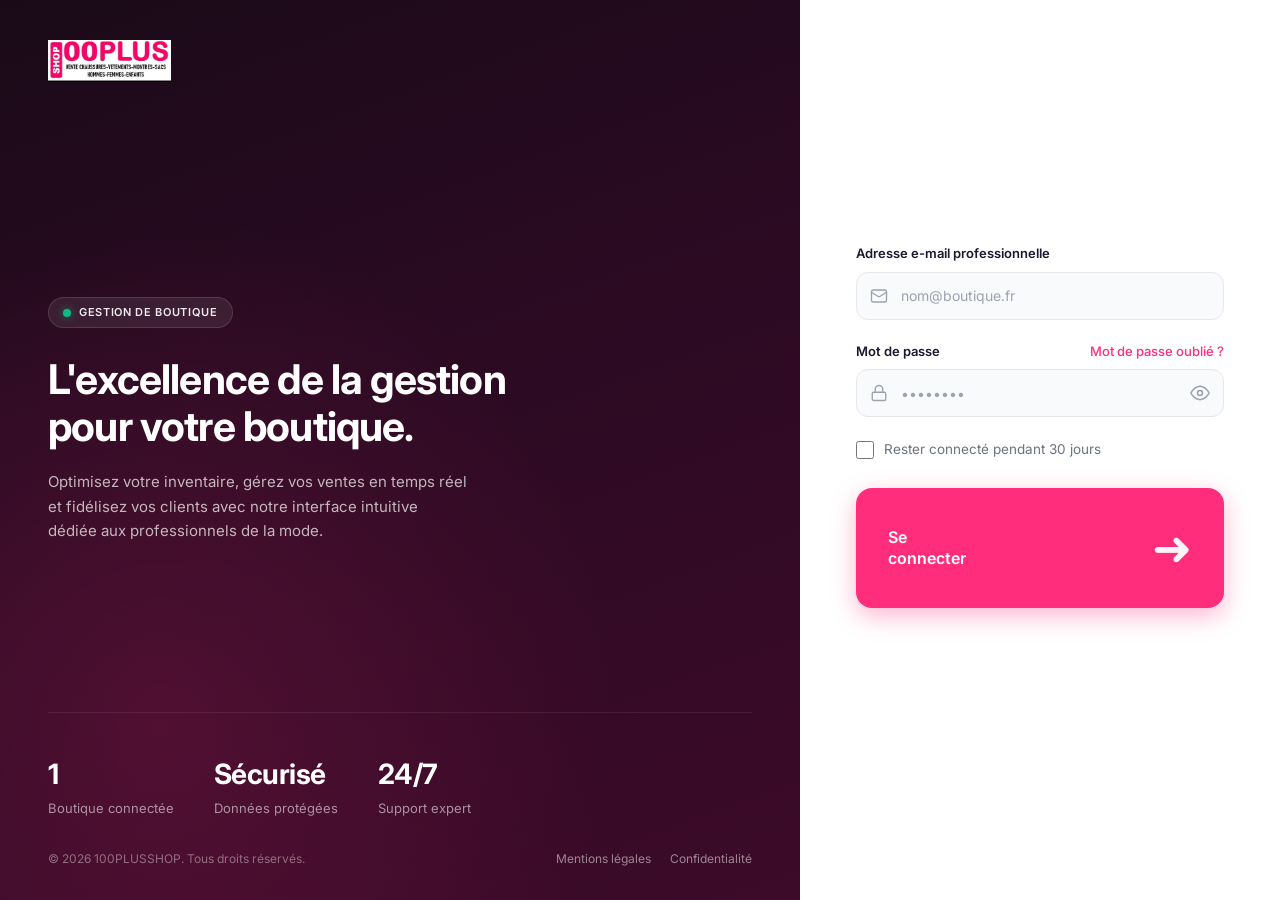
==== app.html @ 765895ab "prepa prod" ====
<!DOCTYPE html>
<html lang="fr">
<head>
  <meta charset="UTF-8" />
  <meta name="viewport" content="width=device-width, initial-scale=1.0, viewport-fit=cover" />
  <title>100PLUSSHOP — Application</title>
  <meta name="theme-color" content="#FF2D7B" />
  <meta name="mobile-web-app-capable" content="yes" />
  <meta name="apple-mobile-web-app-capable" content="yes" />
  <meta name="apple-mobile-web-app-status-bar-style" content="black-translucent" />
  <meta name="apple-mobile-web-app-title" content="100PLUSSHOP" />
  <link rel="manifest" href="manifest.webmanifest" />
  <link rel="icon" type="image/png" sizes="192x192" href="icons/icon-192.png" />
  <link rel="apple-touch-icon" href="icons/icon-192.png" />

  <link rel="stylesheet" href="css/app.css" />
  <link href="https://fonts.googleapis.com/css2?family=Inter:wght@400;500;600;700;800&display=swap" rel="stylesheet">
</head>
<body>
  <div class="sidebar-overlay" id="sidebarOverlay" aria-hidden="true"></div>
  <div class="app-layout">
    <aside class="sidebar" id="sidebar">
      <div class="sidebar-brand">
        <span class="brand-badge">100+</span>
        <span class="brand-name">100PLUSSHOP</span>
        <button type="button" class="sidebar-close" id="btnCloseSidebar" aria-label="Fermer le menu">
          <svg width="20" height="20" viewBox="0 0 24 24" fill="none" stroke="currentColor" stroke-width="2"><path d="M18 6L6 18M6 6l12 12"/></svg>
        </button>
      </div>
      <nav class="sidebar-nav">
        <a href="#" class="nav-item active" data-page="dashboard">
          <span class="nav-icon"><svg viewBox="0 0 24 24" fill="none" stroke="currentColor" stroke-width="2"><rect x="3" y="3" width="7" height="7" rx="1"/><rect x="14" y="3" width="7" height="7" rx="1"/><rect x="3" y="14" width="7" height="7" rx="1"/><rect x="14" y="14" width="7" height="7" rx="1"/></svg></span>
          Tableau de bord
        </a>
        <a href="#" class="nav-item" data-page="produits">
          <span class="nav-icon"><svg viewBox="0 0 24 24" fill="none" stroke="currentColor" stroke-width="2"><path d="M21 16V8a2 2 0 0 0-1-1.73l-7-4a2 2 0 0 0-2 0l-7 4A2 2 0 0 0 3 8v8a2 2 0 0 0 1 1.73l7 4a2 2 0 0 0 2 0l7-4A2 2 0 0 0 21 16z"/><path d="M3.27 6.96L12 12.01l8.73-5.05M12 22.08V12"/></svg></span>
          Produits
        </a>
        <a href="#" class="nav-item" data-page="pos">
          <span class="nav-icon"><svg viewBox="0 0 24 24" fill="none" stroke="currentColor" stroke-width="2"><circle cx="9" cy="21" r="1"/><circle cx="20" cy="21" r="1"/><path d="M1 1h4l2.68 13.39a2 2 0 0 0 2 1.61h9.72a2 2 0 0 0 2-1.61L23 6H6"/></svg></span>
          Point de vente
        </a>
        <a href="#" class="nav-item" data-page="ventes">
          <span class="nav-icon"><svg viewBox="0 0 24 24" fill="none" stroke="currentColor" stroke-width="2"><path d="M3 3v18h18"/><path d="M7 16l4-8 4 4 5-7"/></svg></span>
          Historique des ventes
        </a>
        <a href="#" class="nav-item" data-page="clients">
          <span class="nav-icon"><svg viewBox="0 0 24 24" fill="none" stroke="currentColor" stroke-width="2"><path d="M17 21v-2a4 4 0 0 0-4-4H5a4 4 0 0 0-4 4v2"/><circle cx="9" cy="7" r="4"/><path d="M23 21v-2a4 4 0 0 0-3-3.87M16 3.13a4 4 0 0 1 0 7.75"/></svg></span>
          Clients
        </a>
        <a href="#" class="nav-item" data-page="stocks">
          <span class="nav-icon"><svg viewBox="0 0 24 24" fill="none" stroke="currentColor" stroke-width="2"><path d="M21 8a2 2 0 0 0-1-1.73l-7-4a2 2 0 0 0-2 0l-7 4A2 2 0 0 0 3 8v8a2 2 0 0 0 1 1.73l7 4a2 2 0 0 0 2 0l7-4A2 2 0 0 0 21 16z"/></svg></span>
          Stocks
        </a>
        <a href="#" class="nav-item" data-page="factures">
          <span class="nav-icon"><svg viewBox="0 0 24 24" fill="none" stroke="currentColor" stroke-width="2"><path d="M14 2H6a2 2 0 0 0-2 2v16a2 2 0 0 0 2 2h12a2 2 0 0 0 2-2V8z"/><path d="M14 2v6h6M16 13H8M16 17H8M10 9H8"/></svg></span>
          Factures
        </a>
        <a href="#" class="nav-item" data-page="depenses">
          <span class="nav-icon"><svg viewBox="0 0 24 24" fill="none" stroke="currentColor" stroke-width="2"><path d="M12 1v22M17 5H9.5a3.5 3.5 0 0 0 0 7h5a3.5 3.5 0 0 1 0 7H6"/></svg></span>
          Dépenses
        </a>
        <a href="#" class="nav-item" data-page="rapports">
          <span class="nav-icon"><svg viewBox="0 0 24 24" fill="none" stroke="currentColor" stroke-width="2"><path d="M18 20V10M12 20V4M6 20v-6"/></svg></span>
          Rapports
        </a>
        <a href="#" class="nav-item" data-page="fournisseurs">
          <span class="nav-icon"><svg viewBox="0 0 24 24" fill="none" stroke="currentColor" stroke-width="2"><path d="M3 9l9-7 9 7v11a2 2 0 0 1-2 2H5a2 2 0 0 1-2-2z"/><path d="M9 22V12h6v10"/></svg></span>
          Fournisseurs
        </a>
        <a href="#" class="nav-item" data-page="achats">
          <span class="nav-icon"><svg viewBox="0 0 24 24" fill="none" stroke="currentColor" stroke-width="2"><path d="M21 16V8a2 2 0 0 0-1-1.73l-7-4a2 2 0 0 0-2 0l-7 4A2 2 0 0 0 3 8v8a2 2 0 0 0 1 1.73l7 4a2 2 0 0 0 2 0l7-4A2 2 0 0 0 21 16z"/></svg></span>
          Achats
        </a>
        <a href="#" class="nav-item" data-page="promotions">
          <span class="nav-icon"><svg viewBox="0 0 24 24" fill="none" stroke="currentColor" stroke-width="2"><path d="M20.59 13.41l-7.17 7.17a2 2 0 0 1-2.83 0L2 12V2h10l8.59 8.59a2 2 0 0 1 0 2.82z"/><line x1="7" y1="7" x2="7.01" y2="7"/></svg></span>
          Promotions
        </a>
      </nav>
      <div class="sidebar-footer">
        <a href="#" class="nav-item" data-page="utilisateurs" id="navUsers">
          <span class="nav-icon"><svg viewBox="0 0 24 24" fill="none" stroke="currentColor" stroke-width="2"><circle cx="12" cy="12" r="3"/><path d="M12 1v2M12 21v2M4.22 4.22l1.42 1.42M18.36 18.36l1.42 1.42M1 12h2M21 12h2M4.22 19.78l1.42-1.42M18.36 5.64l1.42-1.42"/></svg></span>
          Utilisateurs
        </a>
        <a href="#" class="nav-item" data-page="journal">
          <span class="nav-icon">📋</span>
          <span class="nav-label">Journal</span>
        </a>
        <a href="#" class="nav-item" data-page="corbeille">
          <span class="nav-icon">🗑️</span>
          <span class="nav-label">Corbeille</span>
        </a>
        <a href="#" class="nav-item logout" id="btnLogout">
          <span class="nav-icon"><svg viewBox="0 0 24 24" fill="none" stroke="currentColor" stroke-width="2"><path d="M9 21H5a2 2 0 0 1-2-2V5a2 2 0 0 1 2-2h4M16 17l5-5-5-5M21 12H9"/></svg></span>
          Déconnexion
        </a>
      </div>
    </aside>
    <div class="main">
      <header class="topbar">
        <div class="topbar-left">
          <button type="button" class="menu-toggle" id="btnOpenSidebar" aria-label="Ouvrir le menu">
            <svg width="22" height="22" viewBox="0 0 24 24" fill="none" stroke="currentColor" stroke-width="2"><path d="M3 12h18M3 6h18M3 18h18"/></svg>
          </button>
          <div class="breadcrumb" id="breadcrumb">Tableau de bord</div>
        </div>
        <div class="topbar-right">
          
          <div class="user-chip" id="userChip">—</div>
        </div>
      </header>
      <main class="content" id="pageContent">
        <div class="loading-state">Chargement…</div>
      </main>
    </div>
  </div>
  <script src="js/api.js"></script>
  <script src="js/pagination.js"></script>
  <script src="js/pages/dashboard.js"></script>
  <script src="js/pages/produits.js"></script>
  <script src="js/pages/ventes.js"></script>
  <script src="js/pages/clients.js"></script>
  <script src="js/pages/stocks.js"></script>
  <script src="js/pages/factures.js"></script>
  <script src="js/pages/pos.js"></script>
  <script src="js/pages/depenses.js"></script>
  <script src="js/pages/rapports.js"></script>
  <script src="js/pages/fournisseurs.js"></script>
  <script src="js/pages/achats.js"></script>
  <script src="js/pages/promotions.js"></script>
  <script src="js/pages/utilisateurs.js"></script>
  <script src="js/pages/journal.js"></script>
  <script src="js/pages/corbeille.js"></script>
  <script src="js/app.js"></script>

  <script>
    if ('serviceWorker' in navigator) {
      window.addEventListener('load', function () {
        navigator.serviceWorker.register('./sw.js').then(function (reg) {
          console.log('[PWA] SW enregistré', reg.scope);
          reg.addEventListener('updatefound', function () {
            var nw = reg.installing;
            if (!nw) return;
            nw.addEventListener('statechange', function () {
              if (nw.state === 'installed' && navigator.serviceWorker.controller) {
                console.log('[PWA] Nouvelle version disponible — rechargez la page');
              }
            });
          });
        }).catch(function (err) {
          console.warn('[PWA] SW échec', err);
        });
      });
    }
  </script>
</body>
</html>
---- css/app.css ----
:root {
  --primary: #FF2D7B;
  --primary-hover: #E91E6B;
  --sidebar: #0D0D12;
  --bg: #F4F5F7;
  --card: #FFFFFF;
  --text: #1A1A2E;
  --muted: #6B7280;
  --border: #E5E7EB;
  --success: #10B981;
  --danger: #EF4444;
  --warning: #F59E0B;
  --radius: 12px;
  --font: 'Inter', system-ui, -apple-system, sans-serif;
  --sidebar-w: 220px;
  --topbar-h: 56px;
}

*, *::before, *::after { box-sizing: border-box; }

html {
  -webkit-text-size-adjust: 100%;
  height: 100%;
}

body {
  margin: 0;
  font-family: var(--font);
  background: var(--bg);
  color: var(--text);
  min-height: 100%;
  max-width: 100vw;
  overflow-x: hidden;
}

img, svg, video { max-width: 100%; height: auto; }

/* ===== Layout ===== */
.app-layout {
  display: flex;
  min-height: 100vh;
  min-height: 100dvh;
  width: 100%;
  max-width: 100vw;
}

.main {
  flex: 1;
  min-width: 0;
  display: flex;
  flex-direction: column;
  width: 100%;
}

.content {
  flex: 1;
  padding: 20px;
  overflow-y: auto;
  overflow-x: hidden;
  -webkit-overflow-scrolling: touch;
  width: 100%;
  max-width: 100%;
}

/* ===== Sidebar ===== */
.sidebar {
  width: var(--sidebar-w);
  background: var(--sidebar);
  color: #fff;
  display: flex;
  flex-direction: column;
  flex-shrink: 0;
  z-index: 100;
  transition: transform 0.25s ease, width 0.25s ease;
}

.sidebar-brand {
  display: flex;
  align-items: center;
  gap: 10px;
  padding: 16px 14px;
  border-bottom: 1px solid rgba(255,255,255,0.06);
  flex-shrink: 0;
}

.brand-badge {
  background: var(--primary);
  font-weight: 800;
  font-size: 12px;
  padding: 6px 8px;
  border-radius: 8px;
  flex-shrink: 0;
}

.brand-name {
  font-weight: 700;
  font-size: 13px;
  white-space: nowrap;
}

.sidebar-nav {
  flex: 1;
  padding: 10px 8px;
  display: flex;
  flex-direction: column;
  gap: 2px;
  overflow-y: auto;
  -webkit-overflow-scrolling: touch;
}

.nav-item {
  display: flex;
  align-items: center;
  gap: 10px;
  padding: 11px 12px;
  border-radius: 10px;
  color: rgba(255,255,255,0.7);
  text-decoration: none;
  font-size: 13px;
  font-weight: 500;
  transition: 0.15s;
  border: none;
  background: transparent;
  width: 100%;
  text-align: left;
  cursor: pointer;
}

.nav-item:hover { background: rgba(255,255,255,0.06); color: #fff; }
.nav-item.active { background: var(--primary); color: #fff; }
.nav-item.logout { color: #FF6B9D; }
.nav-hidden { display: none !important; }

.nav-icon {
  width: 20px;
  height: 20px;
  display: inline-flex;
  align-items: center;
  justify-content: center;
  flex-shrink: 0;
}
.nav-icon svg { width: 18px; height: 18px; display: block; }

.sidebar-footer {
  padding: 8px;
  border-top: 1px solid rgba(255,255,255,0.06);
  flex-shrink: 0;
}

.sidebar-close {
  display: none;
  margin-left: auto;
  background: transparent;
  border: none;
  color: rgba(255,255,255,0.75);
  cursor: pointer;
  padding: 6px;
  border-radius: 6px;
}
.sidebar-close:hover { color: #fff; background: rgba(255,255,255,0.08); }

.sidebar-overlay {
  display: none;
  position: fixed;
  inset: 0;
  background: rgba(0,0,0,0.45);
  z-index: 99;
}

.sidebar-overlay.visible {
  display: block;
}

/* PC collapsed */
body.sidebar-collapsed .sidebar {
  width: 0;
  min-width: 0;
  overflow: hidden;
  opacity: 0;
  pointer-events: none;
}

/* ===== Topbar ===== */
.topbar {
  height: var(--topbar-h);
  background: #fff;
  border-bottom: 1px solid var(--border);
  display: flex;
  align-items: center;
  justify-content: space-between;
  padding: 0 16px;
  gap: 10px;
  flex-shrink: 0;
  width: 100%;
  max-width: 100%;
}

.topbar-left {
  display: flex;
  align-items: center;
  gap: 10px;
  min-width: 0;
  flex: 1;
}

.topbar-right {
  display: flex;
  align-items: center;
  gap: 10px;
  flex-shrink: 0;
}

.menu-toggle {
  display: inline-flex;
  align-items: center;
  justify-content: center;
  width: 40px;
  height: 40px;
  border: 1px solid var(--border);
  border-radius: 10px;
  background: #fff;
  color: var(--text);
  cursor: pointer;
  flex-shrink: 0;
  padding: 0;
}
.menu-toggle:hover { background: #F9FAFB; }

.breadcrumb {
  font-weight: 600;
  font-size: 14px;
  color: var(--muted);
  white-space: nowrap;
  overflow: hidden;
  text-overflow: ellipsis;
  min-width: 0;
}

.search-box input {
  height: 36px;
  border: 1px solid var(--border);
  border-radius: 20px;
  padding: 0 14px;
  font-size: 13px;
  width: min(200px, 30vw);
  outline: none;
  background: #F9FAFB;
}

.user-chip {
  width: 36px;
  height: 36px;
  border-radius: 50%;
  background: var(--primary);
  color: #fff;
  display: flex;
  align-items: center;
  justify-content: center;
  font-weight: 700;
  font-size: 12px;
  flex-shrink: 0;
}

/* ===== Cards / panels ===== */
.cards-row {
  display: grid;
  grid-template-columns: repeat(4, minmax(0, 1fr));
  gap: 12px;
  margin-bottom: 16px;
  width: 100%;
}

.stat-card {
  background: var(--card);
  border-radius: var(--radius);
  padding: 16px;
  border: 1px solid var(--border);
  min-width: 0;
}

.stat-card .label {
  font-size: 11px;
  font-weight: 600;
  color: var(--muted);
  text-transform: uppercase;
  letter-spacing: 0.04em;
  margin-bottom: 6px;
}

.stat-card .value {
  font-size: clamp(16px, 4vw, 24px);
  font-weight: 700;
  letter-spacing: -0.02em;
  word-break: break-word;
  overflow-wrap: anywhere;
}

.stat-card .delta { font-size: 12px; margin-top: 4px; }
.delta.up { color: var(--success); }
.delta.down { color: var(--danger); }

.panel {
  background: var(--card);
  border-radius: var(--radius);
  border: 1px solid var(--border);
  padding: 16px;
  margin-bottom: 14px;
  width: 100%;
  max-width: 100%;
  min-width: 0;
}

.panel-title {
  font-size: 15px;
  font-weight: 700;
  margin-bottom: 12px;
}

.panel-header {
  display: flex;
  justify-content: space-between;
  align-items: center;
  gap: 10px;
  margin-bottom: 12px;
  flex-wrap: wrap;
}

.grid-2 {
  display: grid;
  grid-template-columns: minmax(0, 1.6fr) minmax(0, 1fr);
  gap: 14px;
  width: 100%;
}

/* ===== Tables ===== */
.table-wrap {
  width: 100%;
  max-width: 100%;
  overflow-x: auto;
  -webkit-overflow-scrolling: touch;
  margin: 0 -4px;
  padding: 0 4px;
}

table.data {
  width: 100%;
  border-collapse: collapse;
  font-size: 13px;
}

table.data th {
  text-align: left;
  padding: 10px 10px;
  color: var(--muted);
  font-weight: 600;
  font-size: 11px;
  text-transform: uppercase;
  border-bottom: 1px solid var(--border);
  white-space: nowrap;
}

table.data td {
  padding: 11px 10px;
  border-bottom: 1px solid #F3F4F6;
  vertical-align: middle;
}

table.data tr:hover td { background: #FAFAFA; }

/* ===== UI bits ===== */
.badge {
  display: inline-block;
  padding: 3px 10px;
  border-radius: 999px;
  font-size: 11px;
  font-weight: 600;
  white-space: nowrap;
}
.badge.green { background: #ECFDF5; color: #059669; }
.badge.red { background: #FEF2F2; color: #DC2626; }
.badge.orange { background: #FFF7ED; color: #EA580C; }
.badge.pink { background: #FDF2F8; color: var(--primary); }
.badge.gray { background: #F3F4F6; color: #6B7280; }

.btn {
  display: inline-flex;
  align-items: center;
  justify-content: center;
  gap: 6px;
  min-height: 36px;
  padding: 0 14px;
  border-radius: 8px;
  border: 1px solid var(--border);
  background: #fff;
  font-size: 13px;
  font-weight: 500;
  cursor: pointer;
  font-family: inherit;
  transition: 0.15s;
  white-space: nowrap;
}
.btn:hover { background: #F9FAFB; }
.btn-primary {
  background: var(--primary);
  border-color: var(--primary);
  color: #fff;
}
.btn-primary:hover { background: var(--primary-hover); }
.btn-sm { min-height: 30px; padding: 0 10px; font-size: 12px; }
.btn:disabled { opacity: 0.55; cursor: not-allowed; }

.hero-banner {
  background: linear-gradient(135deg, #1A0A18 0%, #3D0A2A 100%);
  border-radius: 16px;
  padding: 20px 22px;
  color: #fff;
  margin-bottom: 16px;
  display: flex;
  justify-content: space-between;
  align-items: center;
  gap: 16px;
  flex-wrap: wrap;
}
.hero-banner h2 { font-size: clamp(16px, 4vw, 22px); margin: 0 0 8px; }
.hero-banner p { color: rgba(255,255,255,0.7); font-size: 14px; margin: 0; max-width: 480px; }
.hero-actions { display: flex; gap: 8px; flex-wrap: wrap; margin-top: 12px; }

.alert-item {
  display: flex;
  justify-content: space-between;
  align-items: center;
  gap: 10px;
  padding: 12px 0;
  border-bottom: 1px solid #F3F4F6;
  flex-wrap: wrap;
}
.alert-item:last-child { border-bottom: none; }
.alert-item .name { font-weight: 600; font-size: 13px; }
.alert-item .meta { font-size: 12px; color: var(--muted); }

.empty, .loading-state {
  text-align: center;
  padding: 40px 16px;
  color: var(--muted);
  font-size: 14px;
}

.error-box {
  background: #FEF2F2;
  color: #DC2626;
  padding: 12px 14px;
  border-radius: 8px;
  font-size: 13px;
  margin-bottom: 14px;
  word-break: break-word;
}

.toolbar {
  display: flex;
  gap: 10px;
  margin-bottom: 14px;
  flex-wrap: wrap;
  align-items: center;
  width: 100%;
}

.toolbar input,
.toolbar select {
  height: 36px;
  border: 1px solid var(--border);
  border-radius: 8px;
  padding: 0 12px;
  font-size: 13px;
  font-family: inherit;
  max-width: 100%;
}

.form-grid {
  display: grid;
  grid-template-columns: repeat(2, minmax(0, 1fr));
  gap: 12px;
  width: 100%;
}

.form-grid label {
  display: block;
  font-size: 12px;
  font-weight: 600;
  margin-bottom: 4px;
}

.form-grid input,
.form-grid select,
.form-grid textarea {
  width: 100%;
  max-width: 100%;
  height: 38px;
  border: 1px solid var(--border);
  border-radius: 8px;
  padding: 0 10px;
  font-size: 13px;
  font-family: inherit;
  background: #fff;
}

/* =====================================================
   RESPONSIVE — tablette
   ===================================================== */
@media (max-width: 1024px) {
  .sidebar-close { display: inline-flex; }

  .sidebar {
    position: fixed;
    top: 0;
    left: 0;
    bottom: 0;
    width: min(270px, 88vw);
    max-width: 88vw;
    transform: translateX(-105%);
    opacity: 1 !important;
    pointer-events: auto !important;
    box-shadow: none;
  }

  .sidebar.open {
    transform: translateX(0);
    box-shadow: 8px 0 32px rgba(0,0,0,0.3);
  }

  /* ignore desktop collapsed on mobile */
  body.sidebar-collapsed .sidebar {
    width: min(270px, 88vw);
    opacity: 1 !important;
    pointer-events: auto !important;
    overflow: visible;
    transform: translateX(-105%);
  }
  body.sidebar-collapsed .sidebar.open {
    transform: translateX(0);
  }

  .main { width: 100%; }

  .search-box { display: none; }

  .content { padding: 14px; }

  .cards-row {
    grid-template-columns: repeat(2, minmax(0, 1fr));
  }

  .grid-2 {
    grid-template-columns: 1fr;
  }

  body.sidebar-open {
    overflow: hidden;
    touch-action: none;
  }
}

/* =====================================================
   RESPONSIVE — téléphone
   ===================================================== */
@media (max-width: 640px) {
  .content { padding: 12px; }

  .cards-row {
    grid-template-columns: 1fr;
    gap: 10px;
  }

  .stat-card .value { font-size: 22px; }

  .form-grid {
    grid-template-columns: 1fr;
  }

  .toolbar {
    flex-direction: column;
    align-items: stretch;
  }

  .toolbar .btn,
  .toolbar input,
  .toolbar select {
    width: 100%;
  }

  .panel-header {
    flex-direction: column;
    align-items: stretch;
  }

  .panel-header .btn { width: 100%; }

  .hero-banner {
    padding: 16px;
  }

  /* Tables → cartes empilées (tout visible, rien ne dépasse) */
  .table-wrap {
    overflow: visible;
    margin: 0;
    padding: 0;
  }

  table.data,
  table.data thead,
  table.data tbody,
  table.data th,
  table.data td,
  table.data tr {
    display: block;
    width: 100%;
  }

  table.data thead {
    position: absolute;
    width: 1px;
    height: 1px;
    padding: 0;
    margin: -1px;
    overflow: hidden;
    clip: rect(0,0,0,0);
    border: 0;
  }

  table.data tr {
    background: #fff;
    border: 1px solid var(--border);
    border-radius: 10px;
    margin-bottom: 10px;
    padding: 8px 10px;
  }

  table.data tr:hover td { background: transparent; }

  table.data td {
    border: none;
    padding: 6px 4px;
    display: flex;
    justify-content: space-between;
    align-items: flex-start;
    gap: 12px;
    text-align: right;
    font-size: 13px;
  }

  table.data td::before {
    content: attr(data-label);
    font-weight: 600;
    color: var(--muted);
    text-align: left;
    flex: 0 0 42%;
    font-size: 11px;
    text-transform: uppercase;
    letter-spacing: 0.03em;
  }

  table.data td:last-child {
    flex-wrap: wrap;
    justify-content: flex-end;
    gap: 6px;
  }

  .user-chip {
    width: 32px;
    height: 32px;
    font-size: 11px;
  }

  .breadcrumb {
    font-size: 13px;
    max-width: 50vw;
  }
}

/* Très petits écrans */
@media (max-width: 380px) {
  .content { padding: 10px; }
  .stat-card { padding: 12px; }
  .panel { padding: 12px; }
}

/* ===== Pagination ===== */
.pagination {
  display: flex;
  align-items: center;
  justify-content: space-between;
  flex-wrap: wrap;
  gap: 10px;
  margin-top: 16px;
  padding-top: 14px;
  border-top: 1px solid var(--border);
}

.pagination-info {
  font-size: 13px;
  color: var(--muted);
}

.pagination-controls {
  display: flex;
  align-items: center;
  gap: 8px;
}

.pagination-pages {
  font-size: 13px;
  font-weight: 500;
  min-width: 90px;
  text-align: center;
}

@media (max-width: 480px) {
  .pagination {
    flex-direction: column;
    align-items: stretch;
  }
  .pagination-controls {
    justify-content: center;
  }
}
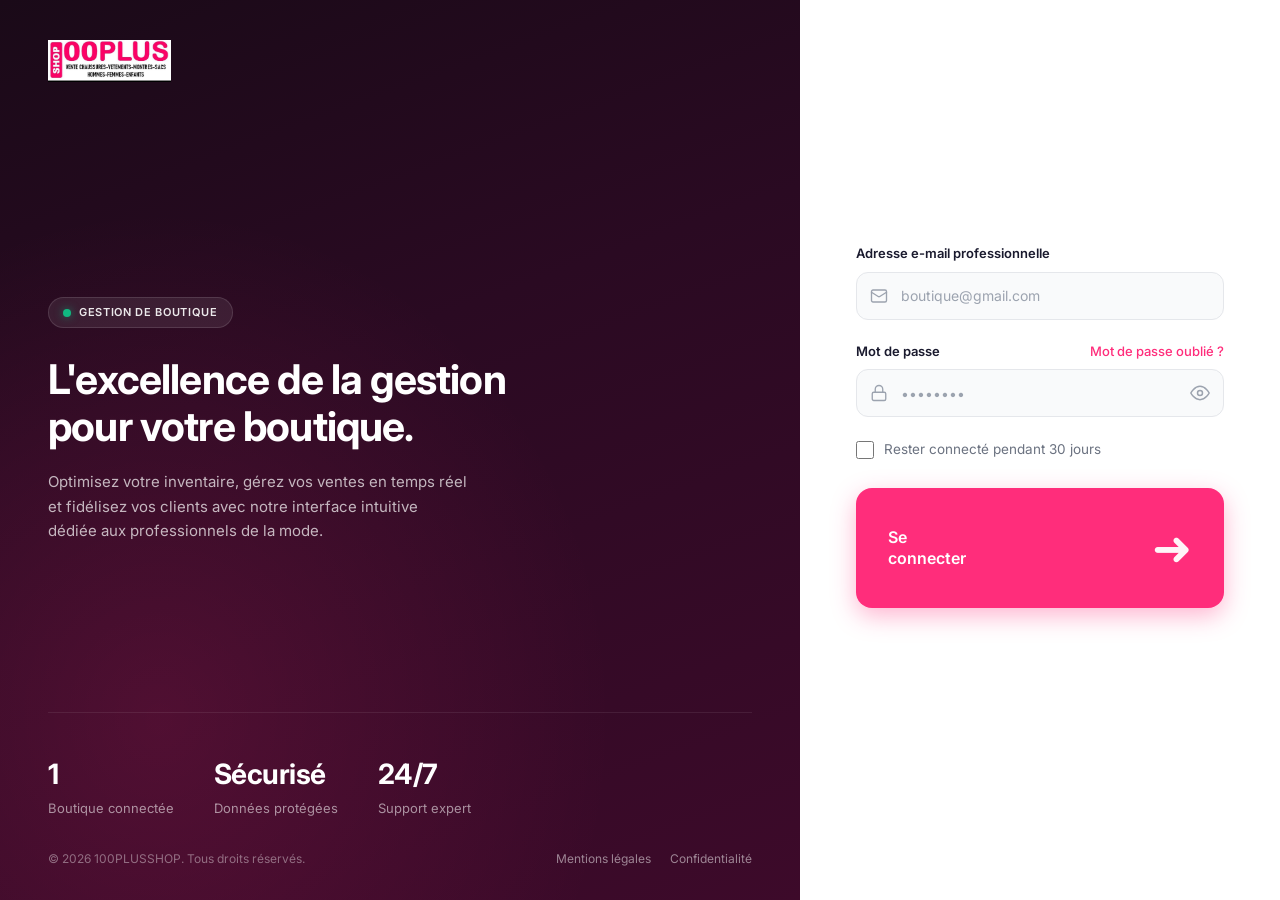
==== commit 97f17152: "fix idempotence" ====
--- a/app.html
+++ b/app.html
@@ -4,6 +4,7 @@
   <meta charset="UTF-8" />
   <meta name="viewport" content="width=device-width, initial-scale=1.0, viewport-fit=cover" />
   <title>100PLUSSHOP — Application</title>
+  <meta name="api-base" content="http://localhost:3000/api">
   <meta name="theme-color" content="#FF2D7B" />
   <meta name="mobile-web-app-capable" content="yes" />
   <meta name="apple-mobile-web-app-capable" content="yes" />
@@ -36,6 +37,25 @@
           <span class="nav-icon"><svg viewBox="0 0 24 24" fill="none" stroke="currentColor" stroke-width="2"><path d="M21 16V8a2 2 0 0 0-1-1.73l-7-4a2 2 0 0 0-2 0l-7 4A2 2 0 0 0 3 8v8a2 2 0 0 0 1 1.73l7 4a2 2 0 0 0 2 0l7-4A2 2 0 0 0 21 16z"/><path d="M3.27 6.96L12 12.01l8.73-5.05M12 22.08V12"/></svg></span>
           Produits
         </a>
+
+               <a href="#" class="nav-item" data-page="marques">
+          <span class="nav-icon">
+            <svg viewBox="0 0 24 24" fill="none" stroke="currentColor" stroke-width="2" stroke-linecap="round" stroke-linejoin="round">
+              <path d="M20.59 13.41l-7.17 7.17a2 2 0 0 1-2.83 0L2 12V2h10l8.59 8.59a2 2 0 0 1 0 2.82z"/>
+              <line x1="7" y1="7" x2="7.01" y2="7"/>
+            </svg>
+          </span>
+          <span class="nav-label">Marques</span>
+        </a>
+        <a href="#" class="nav-item" data-page="categories">
+          <span class="nav-icon">
+            <svg viewBox="0 0 24 24" fill="none" stroke="currentColor" stroke-width="2" stroke-linecap="round" stroke-linejoin="round">
+              <path d="M22 19a2 2 0 0 1-2 2H4a2 2 0 0 1-2-2V5a2 2 0 0 1 2-2h5l2 3h9a2 2 0 0 1 2 2z"/>
+            </svg>
+          </span>
+          <span class="nav-label">Catégories</span>
+        </a>
+
         <a href="#" class="nav-item" data-page="pos">
           <span class="nav-icon"><svg viewBox="0 0 24 24" fill="none" stroke="currentColor" stroke-width="2"><circle cx="9" cy="21" r="1"/><circle cx="20" cy="21" r="1"/><path d="M1 1h4l2.68 13.39a2 2 0 0 0 2 1.61h9.72a2 2 0 0 0 2-1.61L23 6H6"/></svg></span>
           Point de vente
@@ -118,6 +138,8 @@
   <script src="js/pagination.js"></script>
   <script src="js/pages/dashboard.js"></script>
   <script src="js/pages/produits.js"></script>
+  <script src="js/pages/marque.js"></script>
+  <script src="js/pages/categorie.js"></script>
   <script src="js/pages/ventes.js"></script>
   <script src="js/pages/clients.js"></script>
   <script src="js/pages/stocks.js"></script>
@@ -132,26 +154,6 @@
   <script src="js/pages/journal.js"></script>
   <script src="js/pages/corbeille.js"></script>
   <script src="js/app.js"></script>
-
-  <script>
-    if ('serviceWorker' in navigator) {
-      window.addEventListener('load', function () {
-        navigator.serviceWorker.register('./sw.js').then(function (reg) {
-          console.log('[PWA] SW enregistré', reg.scope);
-          reg.addEventListener('updatefound', function () {
-            var nw = reg.installing;
-            if (!nw) return;
-            nw.addEventListener('statechange', function () {
-              if (nw.state === 'installed' && navigator.serviceWorker.controller) {
-                console.log('[PWA] Nouvelle version disponible — rechargez la page');
-              }
-            });
-          });
-        }).catch(function (err) {
-          console.warn('[PWA] SW échec', err);
-        });
-      });
-    }
-  </script>
+  <script src="js/pwa-register.js?v=6"></script>
 </body>
 </html>
--- a/css/app.css
+++ b/css/app.css
@@ -721,4 +721,4 @@
   .pagination-controls {
     justify-content: center;
   }
-}+}
